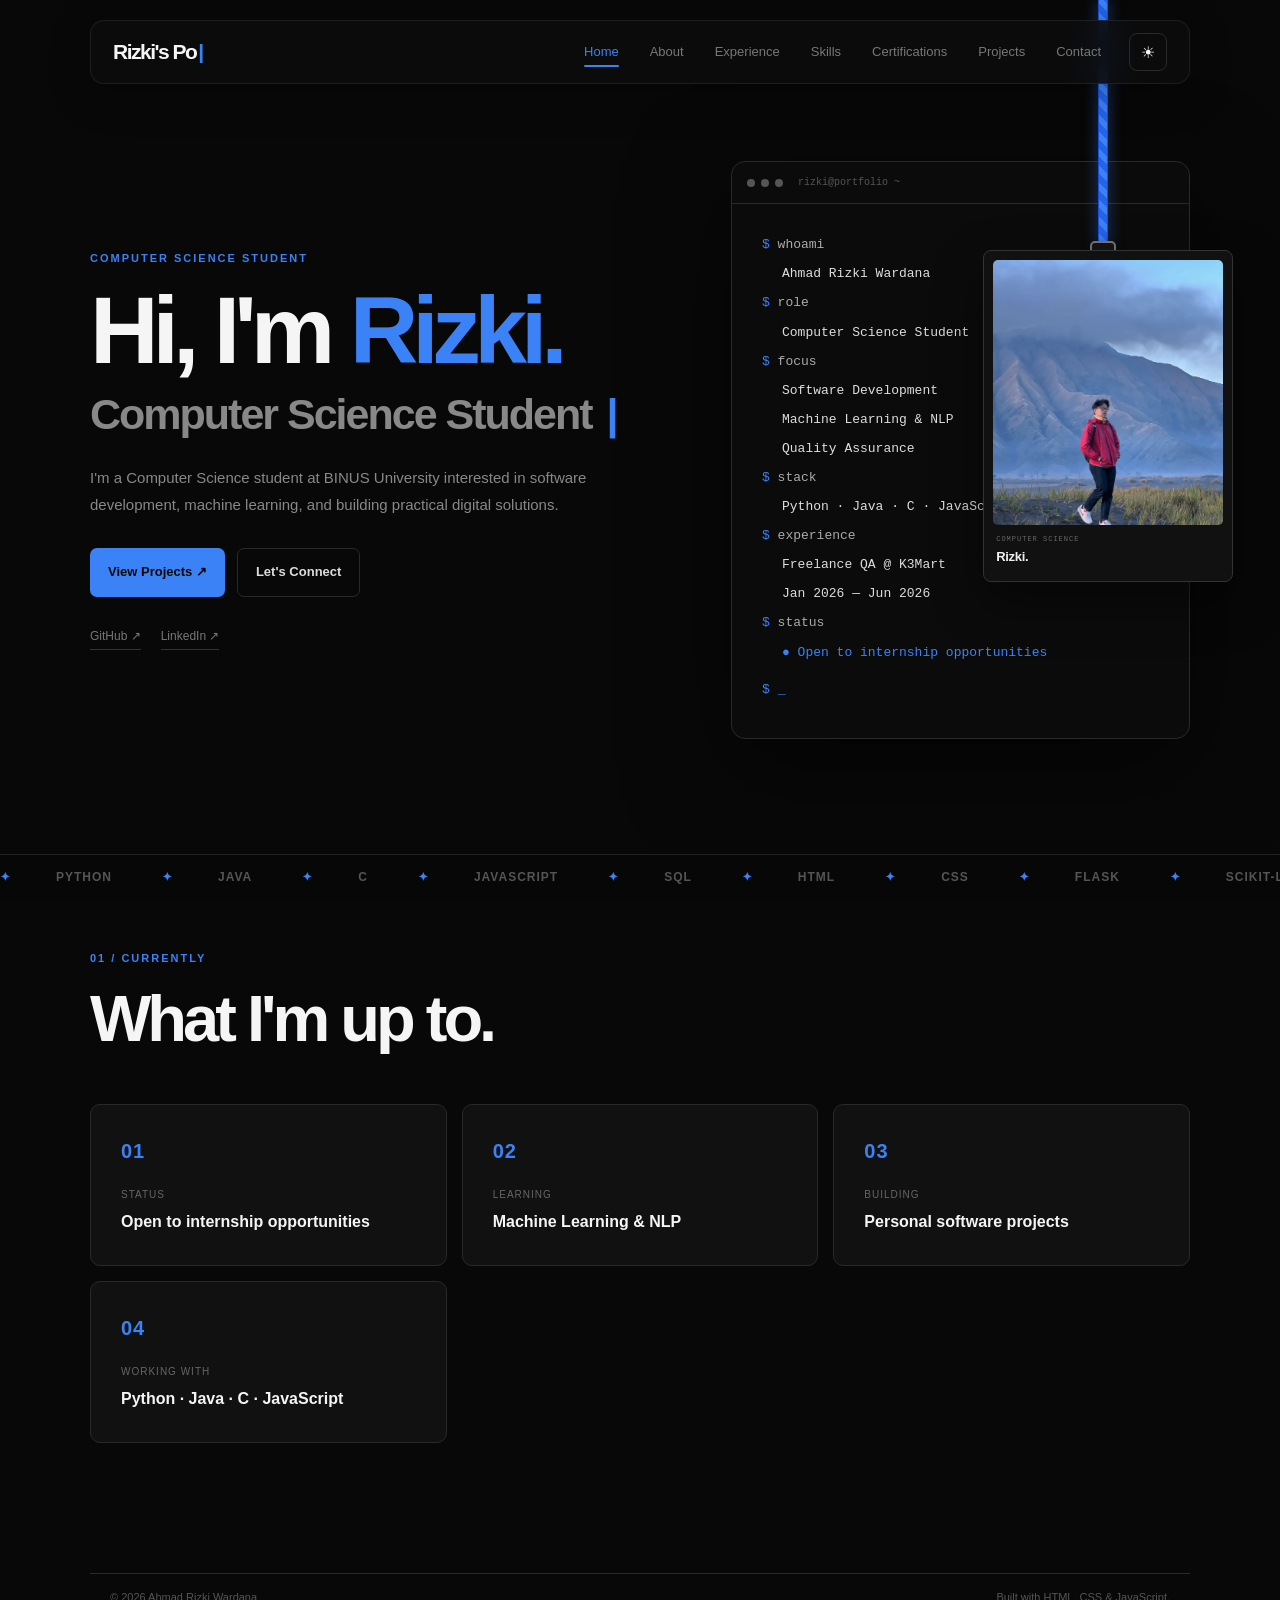
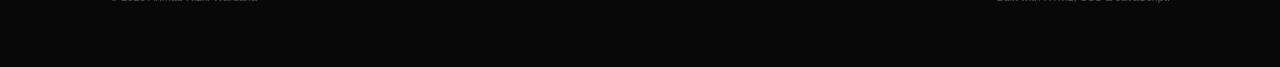
==== index.html @ 2bd40e5d "Move portfolio files to root directory" ====
<!DOCTYPE html>
<html lang="en">
<head>
    <meta charset="UTF-8">
    <meta name="viewport" content="width=device-width, initial-scale=1.0">

    <meta name="description"
        content="Ahmad Rizki Wardana's personal portfolio. Computer Science student with experience in Quality Assurance, software development, and machine learning.">

    <title>Ahmad Rizki W | Portfolio</title>

    <link rel="stylesheet" href="style.css">
</head>

<body>

    <!-- ================= NAVBAR ================= -->

    <nav class="navbar">

        <a href="index.html" class="logo">
            <span id="typing-logo"></span>
        </a>

        <div class="nav-links">
            <a href="index.html" class="active">Home</a>
            <a href="about.html">About</a>
            <a href="experience.html">Experience</a>
            <a href="skills.html">Skills</a>
            <a href="certifications.html">Certifications</a>
            <a href="projects.html">Projects</a>
            <a href="contact.html">Contact</a>
        </div>

        <button
            class="theme-toggle"
            id="theme-toggle"
            aria-label="Toggle light mode"
        >
            ☀
        </button>

        <button
            class="menu-button"
            aria-label="Open navigation menu"
        >
            ☰
        </button>

    </nav>


    <!-- ================= HANGING PROFILE ================= -->

    <div class="hanging-profile">

        <div class="lanyard">
            <div class="lanyard-strap"></div>
            <div class="lanyard-clip"></div>
        </div>

        <div class="profile-card">

            <div class="profile-photo">
                <img
                    src="assets/profile.jpg"
                    alt="Ahmad Rizki Wardana profile photo"
                >
            </div>

            <div class="profile-info">
                <span>COMPUTER SCIENCE</span>
                <strong>Rizki.</strong>
            </div>

        </div>

    </div>


    <!-- ================= HERO ================= -->

    <section id="home" class="hero">

        <div class="hero-content reveal">

            <p class="eyebrow">
                COMPUTER SCIENCE STUDENT
            </p>

            <h1>
                Hi, I'm <span>Rizki.</span>
            </h1>

            <h2>
                Computer Science Student
            </h2>

            <p class="hero-description">
                I'm a Computer Science student at BINUS University
                interested in software development, machine learning,
                and building practical digital solutions.
            </p>


            <div class="hero-buttons">

                <a href="projects.html" class="btn primary">
                    View Projects ↗
                </a>

                <a href="contact.html" class="btn secondary">
                    Let's Connect
                </a>

            </div>


            <div class="social-links">

                <a
                    href="https://github.com/ikiw0"
                    target="_blank"
                    rel="noopener noreferrer"
                >
                    GitHub ↗
                </a>

                <a
                    href="https://www.linkedin.com/in/ahmadrizkiw/"
                    target="_blank"
                    rel="noopener noreferrer"
                >
                    LinkedIn ↗
                </a>

            </div>

        </div>


        <!-- ================= TERMINAL ================= -->

        <div class="terminal reveal">

            <div class="terminal-header">

                <div class="terminal-dots">
                    <span></span>
                    <span></span>
                    <span></span>
                </div>

                <p>rizki@portfolio ~</p>

            </div>


            <div class="terminal-body">

                <p>
                    <span class="terminal-green">$</span>
                    whoami
                </p>

                <p class="terminal-output">
                    Ahmad Rizki Wardana
                </p>


                <p>
                    <span class="terminal-green">$</span>
                    role
                </p>

                <p class="terminal-output">
                    Computer Science Student
                </p>


                <p>
                    <span class="terminal-green">$</span>
                    focus
                </p>

                <p class="terminal-output">
                    Software Development
                </p>

                <p class="terminal-output">
                    Machine Learning & NLP
                </p>

                <p class="terminal-output">
                    Quality Assurance
                </p>


                <p>
                    <span class="terminal-green">$</span>
                    stack
                </p>

                <p class="terminal-output">
                    Python · Java · C · JavaScript
                </p>


                <p>
                    <span class="terminal-green">$</span>
                    experience
                </p>

                <p class="terminal-output">
                    Freelance QA @ K3Mart
                </p>

                <p class="terminal-output">
                    Jan 2026 — Jun 2026
                </p>


                <p>
                    <span class="terminal-green">$</span>
                    status
                </p>

                <p class="status">
                    ● Open to internship opportunities
                </p>


                <p class="terminal-command">
                    <span class="terminal-green">$</span>
                    <span class="cursor">_</span>
                </p>

            </div>

        </div>

    </section>


    <!-- ================= TECH STACK ================= -->

    <div class="tech-marquee">

        <div class="marquee-track">

            <span>Python</span>
            <span>Java</span>
            <span>C</span>
            <span>JavaScript</span>
            <span>SQL</span>
            <span>HTML</span>
            <span>CSS</span>
            <span>Flask</span>
            <span>Scikit-learn</span>
            <span>Git</span>
            <span>GitHub</span>
            <span>Figma</span>
            <span>QA</span>

            <span>Python</span>
            <span>Java</span>
            <span>C</span>
            <span>JavaScript</span>
            <span>SQL</span>
            <span>HTML</span>
            <span>CSS</span>
            <span>Flask</span>
            <span>Scikit-learn</span>
            <span>Git</span>
            <span>GitHub</span>
            <span>Figma</span>
            <span>QA</span>

        </div>

    </div>


    <!-- ================= CURRENTLY ================= -->

    <section class="section currently-section">

        <div class="section-title reveal">

            <p class="eyebrow">
                01 / CURRENTLY
            </p>

            <h2>
                What I'm up to.
            </h2>

        </div>


        <div class="currently-grid">

            <div class="currently-card reveal">
    <span class="currently-number">01</span>
    <p>STATUS</p>
    <h3>Open to internship opportunities</h3>
</div>

<div class="currently-card reveal">
    <span class="currently-number">02</span>
    <p>LEARNING</p>
    <h3>Machine Learning & NLP</h3>
</div>

<div class="currently-card reveal">
    <span class="currently-number">03</span>
    <p>BUILDING</p>
    <h3>Personal software projects</h3>
</div>

<div class="currently-card reveal">
    <span class="currently-number">04</span>
    <p>WORKING WITH</p>
    <h3>Python · Java · C · JavaScript</h3>
</div>

        </div>

    </section>


    <!-- ================= FOOTER ================= -->

    <footer>

        <p>
            © 2026 Ahmad Rizki Wardana
        </p>

        <p>
            Built with HTML, CSS & JavaScript.
        </p>

    </footer>


    <script src="script.js"></script>

</body>
</html>
---- style.css ----
/* =========================
   RESET
========================= */

* {
    margin: 0;
    padding: 0;
    box-sizing: border-box;
}

html {
    scroll-behavior: smooth;
    scroll-padding-top: 100px;
}

body {
    font-family: Arial, Helvetica, sans-serif;
    background: #080808;
    color: #f5f5f5;
    line-height: 1.6;
    overflow-x: hidden;
    padding-bottom: 46px;
}

a {
    color: inherit;
    text-decoration: none;
}

:root {
    --background: #080808;
    --surface: #111111;
    --surface-light: #171717;
    --text: #f5f5f5;
    --muted: #888888;
    --border: #292929;
    --green: #3b82f6;
}


/* =========================
   NAVBAR
========================= */

.navbar {
    position: fixed;
    top: 20px;
    left: 50%;
    transform: translateX(-50%);
    width: min(1200px, calc(100% - 40px));

    width: 92%;
    max-width: 1100px;
    height: 64px;

    padding: 0 22px;

    display: flex;
    align-items: center;

    background: rgba(12, 12, 12, 0.84);
    backdrop-filter: blur(16px);
    -webkit-backdrop-filter: blur(16px);

    border: 1px solid rgba(255, 255, 255, 0.08);
    border-radius: 14px;

    z-index: 1000;
    box-shadow: 0 10px 40px rgba(0, 0, 0, 0.25);
}

.logo {
    display: block;
    width: 220px;
    min-width: 220px;

    font-size: 21px;
    font-weight: 800;
    letter-spacing: -1.5px;
    white-space: nowrap;
}

#typing-logo {
    color: var(--text);
}

#typing-logo::after {
    content: "|";
    color: var(--green);
    margin-left: 2px;
    animation: blink .7s infinite;
}

.nav-links {
    display: flex;
    align-items: center;
    gap: 5px;
    margin-left: auto;
    flex-shrink: 0;
}

.nav-links a {
    position: relative;

    color: #777;

    font-size: 13px;
    font-weight: 500;

    padding: 9px 13px;

    border-radius: 8px;

    transition:
        color .25s ease,
        background .25s ease;
}

.nav-links a:hover {
    color: white;
    background: rgba(255, 255, 255, 0.05);
}

.nav-links a.active {
    color: var(--green);
    background: transparent;
}

.nav-links a.active::before {
    content: "";
    position: absolute;
    left: 13px;
    right: 13px;
    bottom: 4px;
    height: 2px;
    background: var(--green);
    border-radius: 10px;
}

.menu-button {
    display: none;

    background: none;
    border: none;

    color: white;

    font-size: 22px;

    cursor: pointer;
}


/* =========================
   HANGING PROFILE
========================= */

.hanging-profile {
    position: absolute;

    top: 0;
    right: 6%;

    width: 200px;

    z-index: 900;

    transform-origin: top center;

    animation: hangingFloat 4.5s ease-in-out infinite;
}

.lanyard {
    position: relative;

    width: 100%;

    display: flex;
    justify-content: center;
}

.lanyard-strap {
    width: 10px;
    height: 250px;

    background:
        repeating-linear-gradient(
            45deg,
            #2563eb 0px,
            #2563eb 6px,
            #3b82f6 6px,
            #3b82f6 12px
        );

    border-left: 1px solid #1d4ed8;
    border-right: 1px solid #1d4ed8;

    box-shadow: 0 0 15px rgba(59, 130, 246, 0.4);
}

.lanyard-clip {
    position: absolute;

    bottom: -8px;

    width: 26px;
    height: 17px;

    border: 2px solid #777;
    border-radius: 5px;

    background: #151515;

    box-shadow: 0 3px 10px rgba(0, 0, 0, .4);
}

.profile-card {
    position: relative;

    width: 250px;

    padding: 9px 9px 14px;

    background: #111;

    border: 1px solid #333;
    border-radius: 8px;

    box-shadow: 0 20px 50px rgba(0, 0, 0, .45);

    transform: rotate(3deg);
    transform: translateX(-20px);

    transition:
        transform .4s ease,
        border-color .3s ease;
}

.profile-card:hover {
    transform: rotate(0deg) translateY(5px);
    border-color: #555;
}

.profile-photo {
    width: 100%;
    aspect-ratio: 1 / 1.15;

    overflow: hidden;

    border-radius: 5px;

    background: #181818;
}

.profile-photo img {
    width: 100%;
    height: 100%;

    display: block;

    object-fit: cover;

    filter: grayscale(12%);

    transition:
        transform .5s ease,
        filter .5s ease;
}

.profile-card:hover .profile-photo img {
    transform: scale(1.04);
    filter: grayscale(0%);
}

.profile-info {
    display: flex;
    flex-direction: column;

    gap: 2px;

    margin-top: 9px;
    padding: 0 3px;
}

.profile-info span {
    color: #666;

    font-family: monospace;

    font-size: 7px;

    letter-spacing: 1px;
}

.profile-info strong {
    color: #eee;

    font-size: 13px;

    letter-spacing: -.3px;
}

@keyframes hangingFloat {
    0%, 100% {
        transform: rotate(-2deg);
    }

    50% {
        transform: rotate(2deg);
    }
}


/* =========================
   HERO
========================= */

.hero {
    width: 90%;
    max-width: 1100px;

    min-height: 100vh;

    margin: auto;

    display: grid;
    grid-template-columns: 1.1fr .9fr;

    align-items: center;

    gap: 80px;

    position: relative;
}

.hero-content {
    position: relative;
    z-index: 2;
}

.eyebrow {
    color: var(--green);

    font-size: 11px;
    font-weight: bold;

    letter-spacing: 2px;

    margin-bottom: 20px;
}

.hero h1 {
    font-size: clamp(60px, 8vw, 95px);

    line-height: .9;

    letter-spacing: -6px;

    font-weight: 800;
}

.hero h1 span {
    color: var(--green);
}

.hero h2 {
    font-size: clamp(30px, 4vw, 43px);

    margin-top: 18px;

    letter-spacing: -2px;

    color: #888;

    line-height: 1.1;
}

.hero h2::after {
    content: "|";

    color: var(--green);

    margin-left: 5px;

    animation: blink 1s infinite;
}

.hero-description {
    max-width: 600px;

    color: var(--muted);

    margin-top: 25px;

    font-size: 15px;

    line-height: 1.8;
}

.hero-buttons {
    display: flex;

    gap: 12px;

    margin-top: 30px;
}

.btn {
    display: inline-flex;

    align-items: center;
    justify-content: center;

    padding: 13px 18px;

    border-radius: 7px;

    font-size: 13px;
    font-weight: bold;

    transition:
        transform .25s ease,
        background .25s ease,
        border-color .25s ease;
}

.btn.primary {
    background: var(--green);
    color: #080808;
}

.btn.primary:hover {
    background: #60a5fa;
}

.btn.secondary {
    border: 1px solid var(--border);
    color: #ddd;
}

.btn.secondary:hover {
    background: var(--surface-light);
    border-color: #444;

    transform: translateY(-3px);
}

.social-links {
    display: flex;

    gap: 20px;

    margin-top: 30px;
}

.social-links a {
    color: #777;

    font-size: 12px;

    border-bottom: 1px solid #333;

    padding-bottom: 3px;

    transition: .25s;
}

.social-links a:hover {
    color: var(--green);
    border-color: var(--green);
}


/* =========================
   TERMINAL
========================= */

.terminal {
    background: #0b0b0b;

    border: 1px solid var(--border);

    border-radius: 14px;

    overflow: hidden;

    box-shadow: 0 30px 100px rgba(0, 0, 0, .55);

    transform: perspective(1000px) rotateY(-3deg);

    transition:
        transform .4s ease,
        border-color .4s ease;
}

.terminal:hover {
    transform:
        perspective(1000px)
        rotateY(0deg)
        translateY(-5px);

    border-color: #444;
}

.terminal-header {
    height: 42px;

    border-bottom: 1px solid var(--border);

    display: flex;

    align-items: center;

    padding: 0 15px;
}

.terminal-dots {
    display: flex;
    gap: 6px;
}

.terminal-dots span {
    width: 8px;
    height: 8px;

    border-radius: 50%;

    background: #555;
}

.terminal-header p {
    color: #555;

    font-family: monospace;

    font-size: 10px;

    margin-left: 15px;
}

.terminal-body {
    padding: 30px;

    font-family: monospace;

    font-size: 13px;

    color: #aaa;

    line-height: 1.7;
}

.terminal-body p {
    margin-bottom: 7px;
}

.terminal-green {
    color: var(--green);
}

.terminal-output {
    color: #ddd;
    padding-left: 20px;
}

.status {
    color: var(--green);
    padding-left: 20px;
}

.terminal-command {
    margin-top: 15px;
}

.cursor {
    color: var(--green);
    animation: blink 1s infinite;
}


/* =========================
   TECH STACK
========================= */

.tech-marquee {
    position: fixed;

    bottom: 0;
    left: 0;

    width: 100%;
    height: 46px;

    display: flex;
    align-items: center;

    background: rgba(8, 8, 8, .90);

    border-top: 1px solid #222;

    overflow: hidden;

    z-index: 999;

    backdrop-filter: blur(12px);
    -webkit-backdrop-filter: blur(12px);
}

.marquee-track {
    display: flex;

    gap: 50px;

    white-space: nowrap;

    animation: marquee 20s linear infinite;
}

.marquee-track span {
    color: #555;

    font-size: 12px;
    font-weight: bold;

    text-transform: uppercase;

    letter-spacing: 1px;
}

.marquee-track span::before {
    content: "✦";

    color: var(--green);

    margin-right: 45px;
}

@keyframes marquee {
    from {
        transform: translateX(0);
    }

    to {
        transform: translateX(-50%);
    }
}


/* =========================
   SECTIONS
========================= */

.section {
    width: 90%;
    max-width: 1100px;

    margin: auto;

    padding: 130px 0;
}

section {
    scroll-margin-top: 100px;
}

.section-title {
    margin-bottom: 55px;
}

.section-title h2 {
    font-size: clamp(42px, 6vw, 65px);

    letter-spacing: -4px;

    line-height: .95;

    font-weight: 800;
}


/* =========================
   ABOUT
========================= */

.about-grid {
    display: grid;

    grid-template-columns: 1.2fr .8fr;

    gap: 80px;
}

.about-text p {
    color: var(--muted);

    max-width: 650px;

    font-size: 16px;

    line-height: 1.8;

    margin-bottom: 20px;
}

.about-info {
    border-top: 1px solid var(--border);
}

.about-info div {
    display: flex;
    flex-direction: column;

    padding: 17px 0;

    border-bottom: 1px solid var(--border);
}

.about-info span {
    color: #555;

    font-size: 10px;

    text-transform: uppercase;

    letter-spacing: 1px;
}

.about-info strong {
    font-size: 14px;

    margin-top: 3px;
}


/* =========================
   SKILLS
========================= */

.skills-grid {
    display: grid;

    grid-template-columns: repeat(3, 1fr);

    border-left: 1px solid var(--border);
    border-top: 1px solid var(--border);
}

.skill-card {
    min-height: 210px;

    padding: 30px;

    background: #0b0b0b;

    border-right: 1px solid var(--border);
    border-bottom: 1px solid var(--border);

    transition:
        background .3s ease,
        transform .3s ease,
        border-color .3s ease;
}

.skill-card:hover {
    background: #111;

    transform: translateY(-5px);

    border-color: #3a3a3a;
}

.skill-number {
    color: #444;

    font-size: 11px;

    font-weight: bold;
}

.skill-card h3 {
    font-size: 18px;

    margin: 35px 0 20px;

    letter-spacing: -.5px;
}

.tags,
.project-tags {
    display: flex;

    flex-wrap: wrap;

    gap: 7px;
}

.tags span,
.project-tags span {
    border: 1px solid #333;

    border-radius: 100px;

    padding: 5px 9px;

    color: #999;

    font-size: 10px;

    transition: .2s;
}

.tags span:hover,
.project-tags span:hover {
    color: #ddd;
    border-color: #555;
}




/* =========================
   EXPERIENCE
========================= */

.experience-card {
    display: grid;
    grid-template-columns: 220px 1fr;
    gap: 45px;
    padding: 45px 35px;
    background: #0d0d0d;
    border: 1px solid #222;
    border-radius: 14px;
    transition: transform .35s ease, border-color .35s ease, background .35s ease;
}

.experience-card:hover {
    transform: translateY(-5px);
    border-color: #3a3a3a;
    background: #101010;
}

.experience-date {
    color: #666;
    font-family: monospace;
    font-size: 11px;
    letter-spacing: 1px;
    padding-top: 5px;
}

.experience-content h3 {
    font-size: clamp(28px, 4vw, 40px);
    letter-spacing: -1.5px;
    line-height: 1.1;
    margin: 8px 0 3px;
}

.experience-company {
    color: #aaa;
    font-size: 14px;
    font-weight: 600;
    margin-bottom: 18px;
}

.experience-subtitle {
    margin-top: 28px;
    margin-bottom: 10px;
    margin-left: 8px;
    font-size: 12px;
    font-weight: 500;
    letter-spacing: 1px;
    color: var(--muted);
}

.experience-list {
    margin-left: 8px;
    padding-left: 18px;
}

.experience-list li {
    font-size: 14px;
    font-weight: 400;
    line-height: 1.7;
    color: var(--muted);
    margin-bottom: 6px;
}
.experience-content {
    padding-top: 20px;
}

/* =========================
   EXPERIENCE LOGO
========================= */

.experience-date {
    display: flex;
    flex-direction: column;
    align-items: flex-start;
    gap: 45px;
}

.experience-logo {
    width: 145px;
    height: auto;
    object-fit: contain;
    display: block;
}


/* =========================
   PROJECTS
========================= */

.projects {
    border-top: 1px solid var(--border);

    padding-top: 20px;
}

.project-card {
    position: relative;

    display: grid;

    grid-template-columns: 70px 1fr;

    gap: 30px;

    padding: 50px 30px;

    margin-bottom: 15px;

    background: #0d0d0d;

    border: 1px solid #222;

    border-radius: 14px;

    overflow: hidden;

    transition:
        transform .35s ease,
        border-color .35s ease,
        background .35s ease;
}

.project-card:hover {
    transform: translateY(-5px);

    border-color: #3a3a3a;

    background: #101010;
}

.project-number {
    color: #444;

    font-size: 12px;

    font-weight: bold;

    padding-top: 5px;
}

.project-content {
    position: relative;
    z-index: 2;
}

.project-type {
    color: var(--green);

    font-size: 10px;

    letter-spacing: 2px;

    font-weight: bold;
}

.project-content h3 {
    font-size: clamp(27px, 4vw, 38px);

    letter-spacing: -1.5px;

    margin: 8px 0 12px;

    line-height: 1.1;
}

.project-description {
    max-width: 700px;

    color: var(--muted);

    font-size: 14px;

    line-height: 1.7;

    margin-bottom: 20px;
}

.project-links {
    display: flex;

    gap: 10px;

    margin-top: 25px;

    flex-wrap: wrap;
}

.project-links a {
    display: inline-flex;

    align-items: center;

    color: #aaa;

    font-size: 12px;

    font-weight: 600;

    padding: 8px 13px;

    border: 1px solid #333;

    border-radius: 6px;

    transition:
        color .25s ease,
        background .25s ease,
        border-color .25s ease,
        transform .25s ease;
}

.project-links a:hover {
    color: #080808;

    background: var(--green);

    border-color: var(--green);

    transform: translateY(-2px);
}

.project-subtitle,
.experience-subtitle {
    margin-top: 24px;
    margin-bottom: 12px;
    font-size: 16px;
    font-weight: 500;
    letter-spacing: normal;
    color: var(--muted);
}

.project-list li,
.experience-list li {
    margin-bottom: 8px;
    color: var(--muted);
    line-height: 1.3;
    font-size: 14px;
    font-weight: 500;
}

/* =========================
   CURRENTLY
========================= */

.currently-section {
    padding-top: 50px;
}

.currently-grid {
    display: grid;

    grid-template-columns: repeat(3, 1fr);

    gap: 15px;
}

.currently-card {
    padding: 30px;

    background: var(--surface);

    border: 1px solid var(--border);

    border-radius: 10px;

    transition:
        transform .25s ease,
        border-color .25s ease,
        background .25s ease;
}

.currently-card:hover {
    transform: translateY(-5px);

    border-color: #444;

    background: #151515;
}

.currently-card > span {
    font-size: 20px;
}

.currently-card p {
    color: #666;

    font-size: 10px;

    letter-spacing: 1px;

    margin-top: 20px;
}

.currently-card h3 {
    font-size: 16px;

    margin-top: 6px;
}


/* =========================
   CONTACT
========================= */

.contact {
    padding-top: 80px;
    padding-bottom: 100px;
}

.contact-box {
    background: var(--surface);

    border: 1px solid var(--border);

    border-radius: 14px;

    text-align: center;

    padding: 90px 30px;
}

.contact-box h2 {
    font-size: clamp(40px, 6vw, 65px);

    letter-spacing: -4px;

    line-height: 1;
}

.contact-box > p:not(.eyebrow) {
    color: var(--muted);

    margin: 20px 0 30px;
}

.email {
    color: var(--green);

    border-bottom: 1px solid var(--green);

    padding-bottom: 4px;
}

.email-list {
    display: flex;
    flex-direction: column;
    align-items: center;
    gap: 10px;
    margin-top: 45px;
}

.email-list .email {
    display: inline-block;
}

.contact-social {
    display: flex;

    justify-content: center;

    gap: 25px;

    margin-top: 35px;
}

.contact-social a {
    color: #777;

    font-size: 12px;

    transition: .25s;
}

.contact-social a:hover {
    color: white;
}


/* =========================
   FOOTER
========================= */

footer {
    width: 90%;
    max-width: 1100px;

    margin: auto;

    padding: 25px 0 35px;

    border-top: 1px solid var(--border);

    display: flex;

    justify-content: space-between;

    color: #555;

    font-size: 11px;
}


/* =========================
   SCROLL REVEAL
========================= */

.reveal {
    opacity: 0;

    transform: translateY(25px);

    transition:
        opacity .7s ease,
        transform .7s ease;
}

.reveal.show {
    opacity: 1;

    transform: translateY(0);
}

@keyframes blink {
    0%, 50% {
        opacity: 1;
    }

    51%, 100% {
        opacity: 0;
    }
}


/* =========================
   MOBILE
========================= */

@media (max-width: 800px) {

    .navbar {
        width: 92%;

        height: 64px;

        padding: 0 18px;
    }

    .nav-links {
        position: absolute;

        top: 74px;

        left: 0;
        right: 0;

        width: 100%;

        display: none;

        flex-direction: column;

        gap: 4px;

        padding: 8px;

        background: rgba(15, 15, 15, .95);

        backdrop-filter: blur(15px);
        -webkit-backdrop-filter: blur(15px);

        border: 1px solid var(--border);

        border-radius: 12px;
    }

    .nav-links.open {
        display: flex;
    }

    .nav-links a {
        width: 100%;

        padding: 14px;
    }

    .menu-button {
        display: block;
        margin-left: 40px;
    }

    .hanging-profile {
        position: absolute;
        top: 35px;
        right: 5px;
        width: 85px;
        z-index: 1;
    }

    .lanyard-strap {
        height: 55px;
        width: 11px;
    }

    .lanyard-clip {
        width: 17px;
        height: 10px;
        bottom: -6px;
    }

    .profile-card {
        width: 85px;
        padding: 5px 5px 8px;
    }

    .profile-info {
        margin-top: 5px;
    }

    .profile-info span {
        font-size: 4px;
    }

    .profile-info strong {
        font-size: 8px;
    }

    .hero {
        grid-template-columns: 1fr;

        gap: 60px;

        padding: 120px 0 80px;

        min-height: auto;
    }

    .hero h1 {
        font-size: 60px;

        letter-spacing: -4px;
    }

    .hero h2 {
        font-size: 30px;
    }

    .terminal {
        transform: none;
    }

    .terminal:hover {
        transform: translateY(-5px);
    }

    .about-grid {
        grid-template-columns: 1fr;

        gap: 40px;
    }

    .skills-grid {
        grid-template-columns: repeat(2, 1fr);
    }

    .currently-grid {
        grid-template-columns: 1fr;
    }

    .experience-card {
        grid-template-columns: 1fr;
        gap: 15px;
        padding: 35px 22px;
    }

    .project-card {
        padding: 35px 22px;

        grid-template-columns: 45px 1fr;

        gap: 15px;
    }

    .certification-card {
        grid-template-columns: 1fr;
        gap: 20px;
    }

    .certification-number {
        margin-bottom: -5px;
    }
}


@media (max-width: 550px) {

    .navbar {
        top: 10px;

        width: 94%;

        height: 60px;
    }

    .nav-links {
        top: 70px;
    }

    .logo {
        font-size: 20px;
    }

    .section {
        padding: 90px 0;
    }

    .hero {
        padding-top: 100px;

        gap: 50px;
    }

    .hero h1 {
        font-size: 52px;

        letter-spacing: -3px;
    }

    .hero h2 {
        font-size: 25px;
    }

    .hero-buttons {
        flex-wrap: wrap;
    }

    .btn {
        padding: 12px 15px;
    }

    .terminal-body {
        padding: 22px;

        font-size: 11px;
    }

    .section-title h2 {
        font-size: 38px;
    }

    .skills-grid {
        grid-template-columns: 1fr;
    }

    .project-card {
        grid-template-columns: 35px 1fr;

        gap: 10px;

        padding: 30px 18px;
    }

    .project-content h3 {
        font-size: 25px;
    }

    .project-description {
        font-size: 13px;
    }

    .project-links {
        gap: 8px;
    }

    .project-links a {
        font-size: 11px;

        padding: 8px 10px;
    }

    .contact-box {
        padding: 60px 20px;
    }

    .contact-box h2 {
        font-size: 43px;
    }

    footer {
        flex-direction: column;

        gap: 8px;
    }

    .tech-marquee {
        height: 42px;
    }

    .marquee-track {
        gap: 35px;

        animation-duration: 18s;
    }

    .marquee-track span {
        font-size: 10px;
    }

    .marquee-track span::before {
        margin-right: 30px;
    }
}

/* =========================
   CERTIFICATIONS
========================= */

.certification-card {
    display: grid;
    grid-template-columns: 100px 1fr;
    gap: 35px;
    padding: 35px;

    background: var(--surface);
    border: 1px solid var(--border);
    border-radius: 16px;

    transition: 0.3s ease;
}

.certification-card:hover {
    transform: translateY(-5px);
    border-color: var(--green);
}

.certification-number {
    font-size: 14px;
    color: var(--green);
    font-weight: 700;
    letter-spacing: 1px;
}

.certification-content {
    display: flex;
    flex-direction: column;
    align-items: flex-start;
}

.certification-type {
    font-size: 12px;
    color: var(--muted);
    letter-spacing: 2px;
    margin-bottom: 10px;
}

.certification-content h3 {
    font-size: 28px;
    margin-bottom: 10px;
}

.certification-issuer {
    color: var(--muted);
    margin-bottom: 25px;
}

.certification-link {
    color: var(--green);
    text-decoration: none;
    font-size: 14px;
    font-weight: 600;
    transition: 0.2s ease;
}

.certification-link:hover {
    opacity: 0.7;
}

/* =========================
   LIGHT MODE
========================= */

.theme-toggle {
    width: 38px;
    height: 38px;

    display: flex;
    align-items: center;
    justify-content: center;

    margin-left: 15px;

    background: transparent;
    color: var(--text);

    border: 1px solid var(--border);
    border-radius: 8px;

    font-size: 16px;
    cursor: pointer;

    transition:
        background .25s ease,
        color .25s ease,
        border-color .25s ease,
        transform .25s ease;
}

.theme-toggle:hover {
    background: var(--surface-light);
    transform: translateY(-2px);
}

/* LIGHT THEME */

body.light-mode {
    --background: #eef3f9;
    --surface: #ffffff;
    --surface-light: #e5ebf3;
    --text: #111111;
    --muted: #666666;
    --border: #d5deea;
    --green: #3b82f6;

    background: var(--background);
    color: var(--text);
}

body.light-mode .navbar {
    background: rgba(255, 255, 255, 0.84);
    border-color: rgba(0, 0, 0, 0.08);
    box-shadow: 0 10px 40px rgba(0, 0, 0, 0.08);
}

body.light-mode .nav-links a {
    color: #777;
}

body.light-mode .nav-links a:hover {
    color: #111;
    background: rgba(0, 0, 0, 0.05);
}

body.light-mode .nav-links a.active {
    color: var(--green);
    background: rgba(59, 130, 246, 0.08);
}

body.light-mode .menu-button {
    color: #111;
}

body.light-mode .lanyard-strap {
    background:
        repeating-linear-gradient(
            45deg,
            #2563eb 0px,
            #2563eb 6px,
            #3b82f6 6px,
            #3b82f6 12px
        );

    border-left-color: #1d4ed8;
    border-right-color: #1d4ed8;

    box-shadow: 0 0 15px rgba(59, 130, 246, 0.25);
}

body.light-mode .lanyard-clip {
    background: #eee;
    border-color: #999;
}

body.light-mode .profile-card {
    background: #fff;
    border-color: #ddd;
    box-shadow: 0 20px 50px rgba(0, 0, 0, .15);
}

body.light-mode .profile-info span {
    color: #777;
}

body.light-mode .profile-info strong {
    color: #222;
}

body.light-mode .hero h2 {
    color: #666;
}

body.light-mode .btn.secondary {
    color: #222;
    border-color: var(--border);
}

body.light-mode .terminal {
    background: #fff;
    box-shadow: 0 30px 80px rgba(0, 0, 0, .12);
}

body.light-mode .terminal-body {
    color: #555;
}

body.light-mode .terminal-output {
    color: #222;
}

body.light-mode .terminal-header p {
    color: #888;
}

body.light-mode .tech-marquee {
    background: rgba(255, 255, 255, .90);
    border-top-color: #ddd;
}

body.light-mode .marquee-track span {
    color: #888;
}

body.light-mode .skill-card {
    background: #fff;
}

body.light-mode .skill-card:hover {
    background: #f5f5f5;
}

body.light-mode .experience-card,
body.light-mode .project-card {
    background: #fff;
    border-color: #ddd;
}

body.light-mode .experience-card:hover,
body.light-mode .project-card:hover {
    background: #f7f7f7;
    border-color: #bbb;
}

body.light-mode .currently-card {
    background: #fff;
}

body.light-mode .currently-card:hover {
    background: #f5f5f5;
}

body.light-mode .contact-box {
    background: #fff;
}

body.light-mode .contact-social a:hover {
    color: #111;
}

body.light-mode footer {
    color: #888;
}

body.light-mode .tags span,
body.light-mode .project-tags span {
    border-color: #ddd;
    color: #777;
}

body.light-mode .project-links a {
    color: #555;
    border-color: #ddd;
}

body.light-mode .project-links a:hover {
    color: #111;
    background: var(--green);
    border-color: var(--green);
}

/* =========================
   HOBBIES
========================= */

.hobbies-section {
    margin-top: 100px;
}

.hobbies-heading {
    display: flex;
    align-items: flex-end;
    justify-content: space-between;
    gap: 40px;
    margin-bottom: 35px;
}

.hobbies-heading h2 {
    margin: 0;
}

.hobbies-heading > p {
    max-width: 280px;
    margin: 0 0 5px;
    color: var(--muted);
    font-size: 14px;
    line-height: 1.7;
}


.hobbies-grid {
    display: grid;
    grid-template-columns: repeat(4, 1fr);
    gap: 18px;
}


.hobby-card {
    position: relative;
    overflow: hidden;
    background: var(--surface);
    border: 1px solid var(--border);
    border-radius: 16px;
    transition:
        transform .3s ease,
        border-color .3s ease,
        box-shadow .3s ease;
}


.hobby-card:hover {
    transform: translateY(-6px);
    border-color: var(--green);
    box-shadow: 0 0 0 1px var(--green);
}


.hobby-image {
    width: 100%;
    height: 300px;
    overflow: hidden;
}


.hobby-image img {
    width: 100%;
    height: 100%;
    object-fit: cover;
    display: block;
    transition: transform .5s ease;
}


.hobby-card:hover .hobby-image img {
    transform: scale(1.05);
}


.hobby-content {
    display: flex;
    align-items: flex-start;
    gap: 14px;
    padding: 22px;
}


.hobby-icon {
    flex-shrink: 0;
    font-size: 26px;
    line-height: 1;
}


.hobby-content h3 {
    margin: 0 0 7px;
    font-size: 18px;
    font-weight: 600;
}


.hobby-content p {
    margin: 0;
    color: var(--muted);
    font-size: 14px;
    line-height: 1.6;
}


/* =========================
   HOBBIES LIGHT MODE
========================= */

body.light-mode .hobby-card {
    background: var(--surface);
    border-color: var(--border);
}

body.light-mode .hobby-card:hover {
    border-color: var(--green);
    box-shadow: 0 0 0 1px var(--green);
}


/* =========================
   HOBBIES MOBILE
========================= */

@media (max-width: 900px) {

    .hobbies-grid {
        grid-template-columns: 1fr;
    }

    .hobby-image {
        height: 320px;
    }

}


@media (max-width: 600px) {

    .hobbies-section {
        margin-top: 70px;
    }

    .hobbies-heading {
        flex-direction: column;
        align-items: flex-start;
        gap: 15px;
    }

    .hobbies-heading > p {
        max-width: 100%;
    }

    .hobby-image {
        height: 260px;
    }

}

@media (max-width: 600px) {
    .certification-card {
        padding: 20px;
    }

    .certification-content {
        margin-left: 0;
        padding-left: 0;
    }

    .certification-content h3,
    .certification-content p,
    .certification-content a {
        margin-left: 0;
    }
}

@media (max-width: 600px) {
    .certification-card {
        grid-template-columns: 35px 1fr;
        gap: 12px;
    }
}

body {
    min-height: 100vh;
    display: flex;
    flex-direction: column;
}

footer {
    margin-top: auto;
    padding-top: 80px;
    padding-bottom: 40px;
}

.currently-number {
    display: block;
    font-size: 12px;
    letter-spacing: 1px;
    color: var(--green);
    margin-bottom: 18px;
    font-weight: 600;
}

/* =========================
   FOOTER
========================= */

html,
body {
    min-height: 100%;
}

body {
    min-height: 100vh;
    display: flex;
    flex-direction: column;
}

footer {
    margin-top: 10;
    padding: 15px 20px;
}
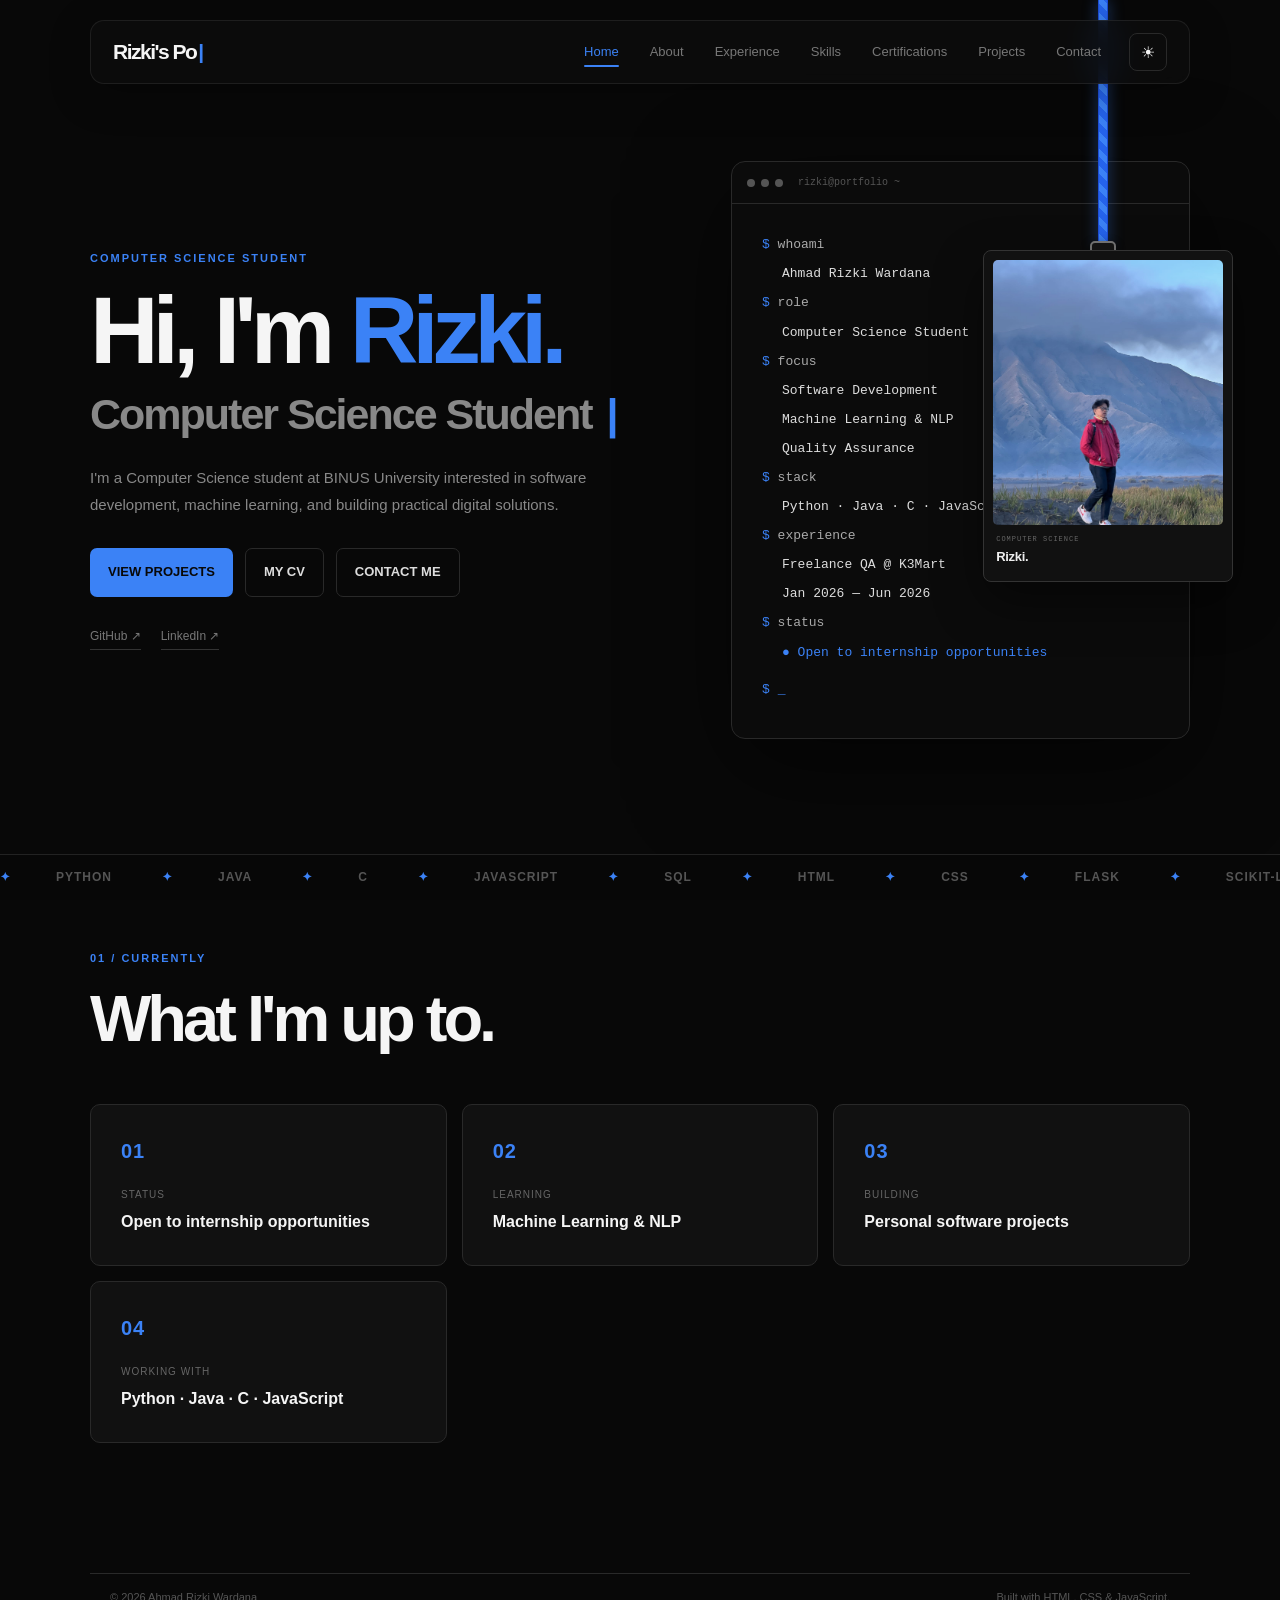
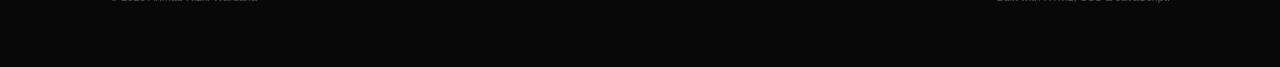
==== commit fed74a8e: "Update portfolio projects and add CV" ====
--- a/index.html
+++ b/index.html
@@ -104,15 +104,15 @@
 
 
             <div class="hero-buttons">
-
-                <a href="projects.html" class="btn primary">
-                    View Projects ↗
+                <a href="projects.html" class="btn primary">VIEW PROJECTS</a>
+
+                <a href="cv-ahmadrizki.pdf" 
+                    class="btn secondary" 
+                    target="_blank">
+                    MY CV
                 </a>
 
-                <a href="contact.html" class="btn secondary">
-                    Let's Connect
-                </a>
-
+                <a href="contact.html" class="btn secondary">CONTACT ME</a>
             </div>
 
 
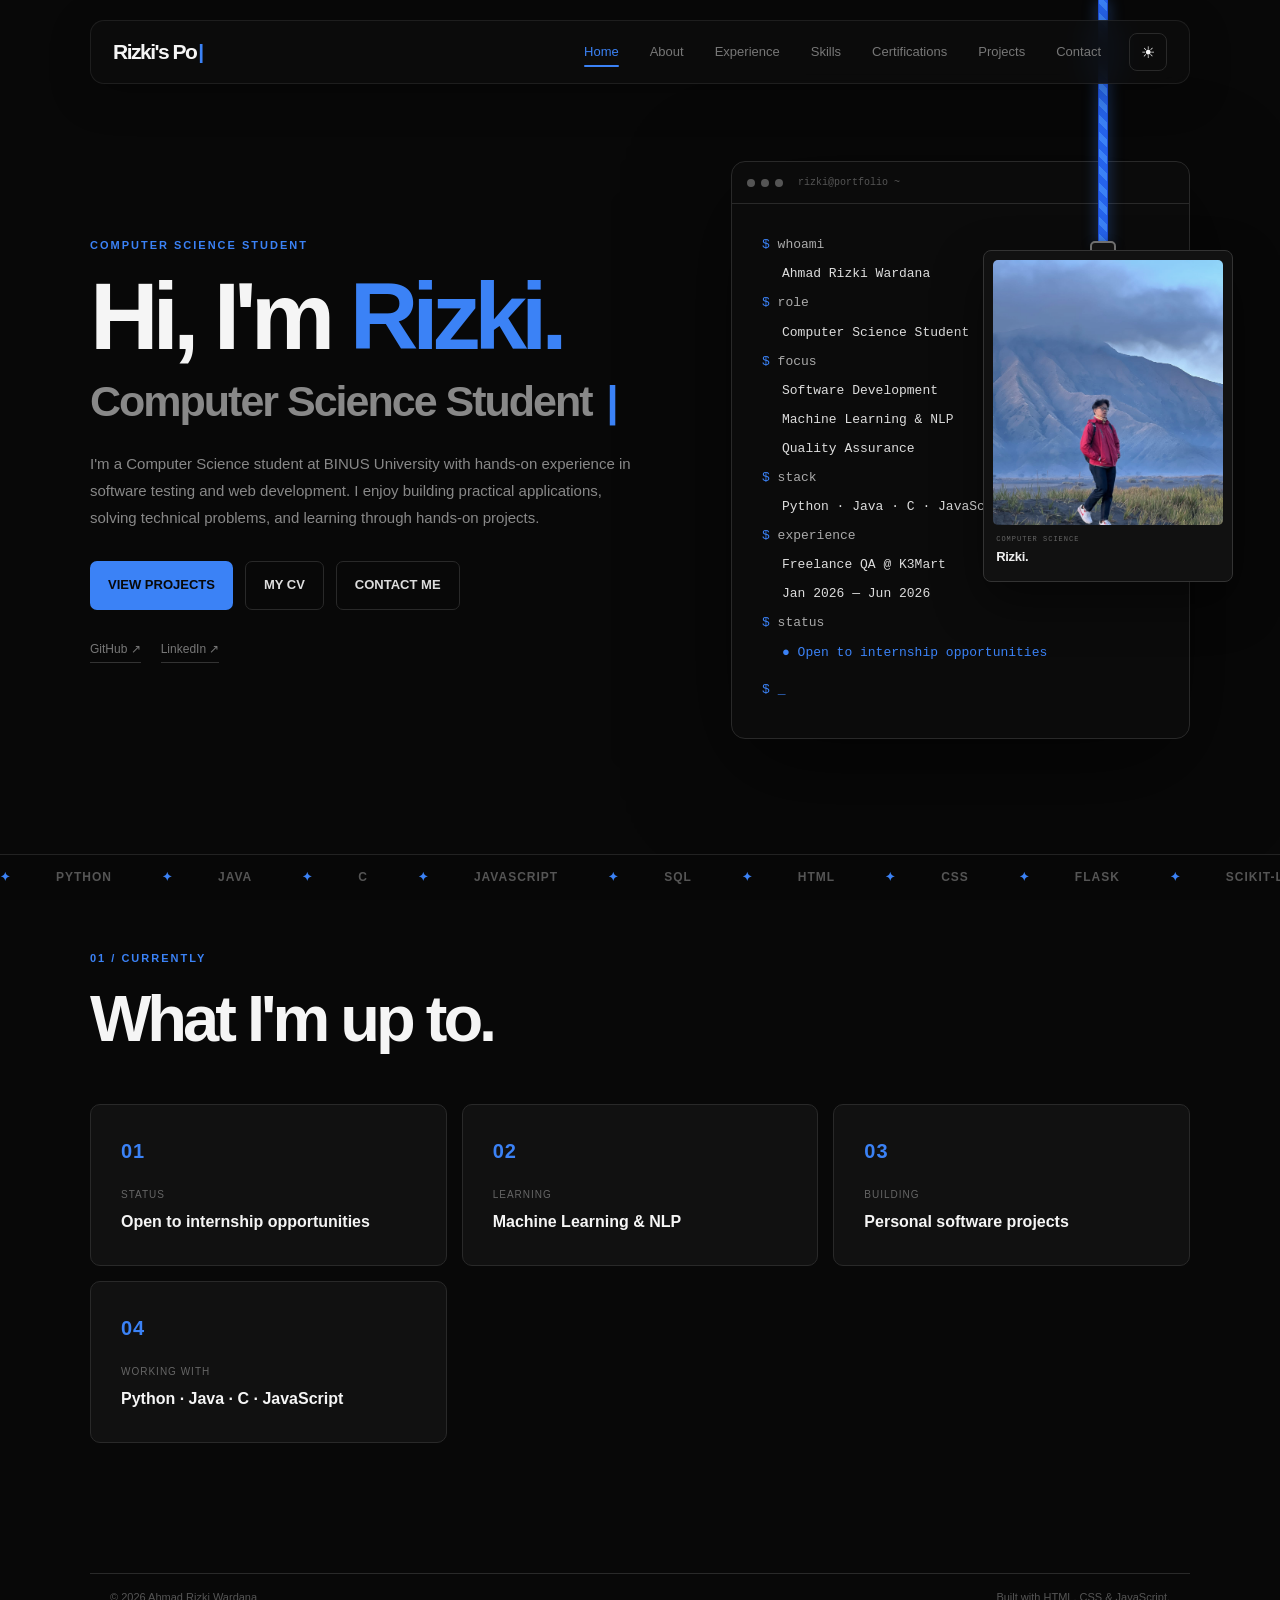
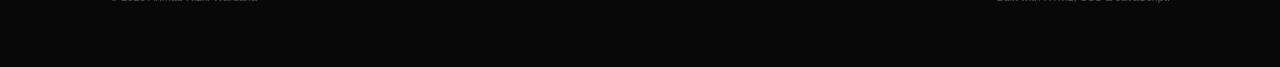
==== commit 4726f473: "Ubah hero description" ====
--- a/index.html
+++ b/index.html
@@ -23,13 +23,13 @@
         </a>
 
         <div class="nav-links">
-            <a href="index.html" class="active">Home</a>
-            <a href="about.html">About</a>
-            <a href="experience.html">Experience</a>
-            <a href="skills.html">Skills</a>
-            <a href="certifications.html">Certifications</a>
-            <a href="projects.html">Projects</a>
-            <a href="contact.html">Contact</a>
+<a href="index.html" class="active">Home</a>
+<a href="about.html">About</a>
+<a href="experience.html">Experience</a>
+<a href="skills.html">Skills</a>
+<a href="certifications.html">Certifications</a>
+<a href="projects.html">Projects</a>
+<a href="contact.html">Contact</a>
         </div>
 
         <button
@@ -97,9 +97,7 @@
             </h2>
 
             <p class="hero-description">
-                I'm a Computer Science student at BINUS University
-                interested in software development, machine learning,
-                and building practical digital solutions.
+                I'm a Computer Science student at BINUS University with hands-on experience in software testing and web development. I enjoy building practical applications, solving technical problems, and learning through hands-on projects.
             </p>
 
 
